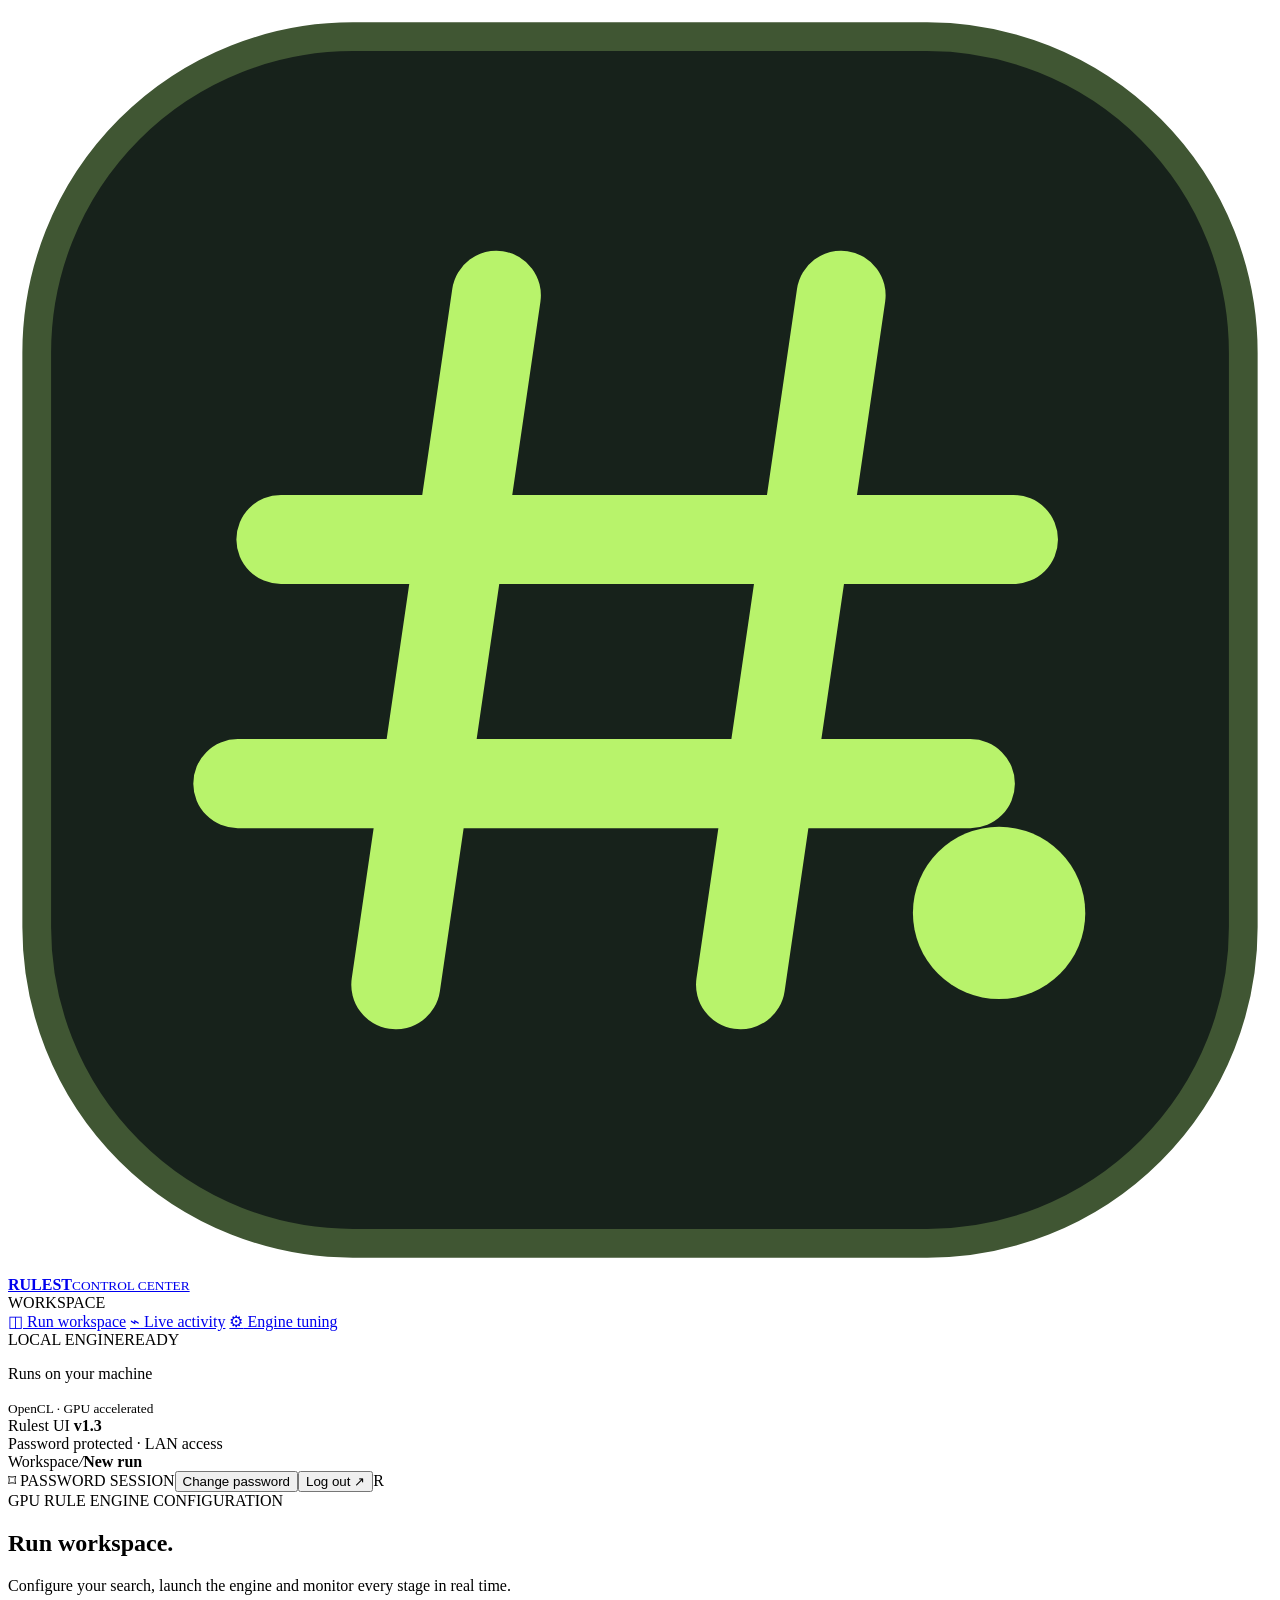
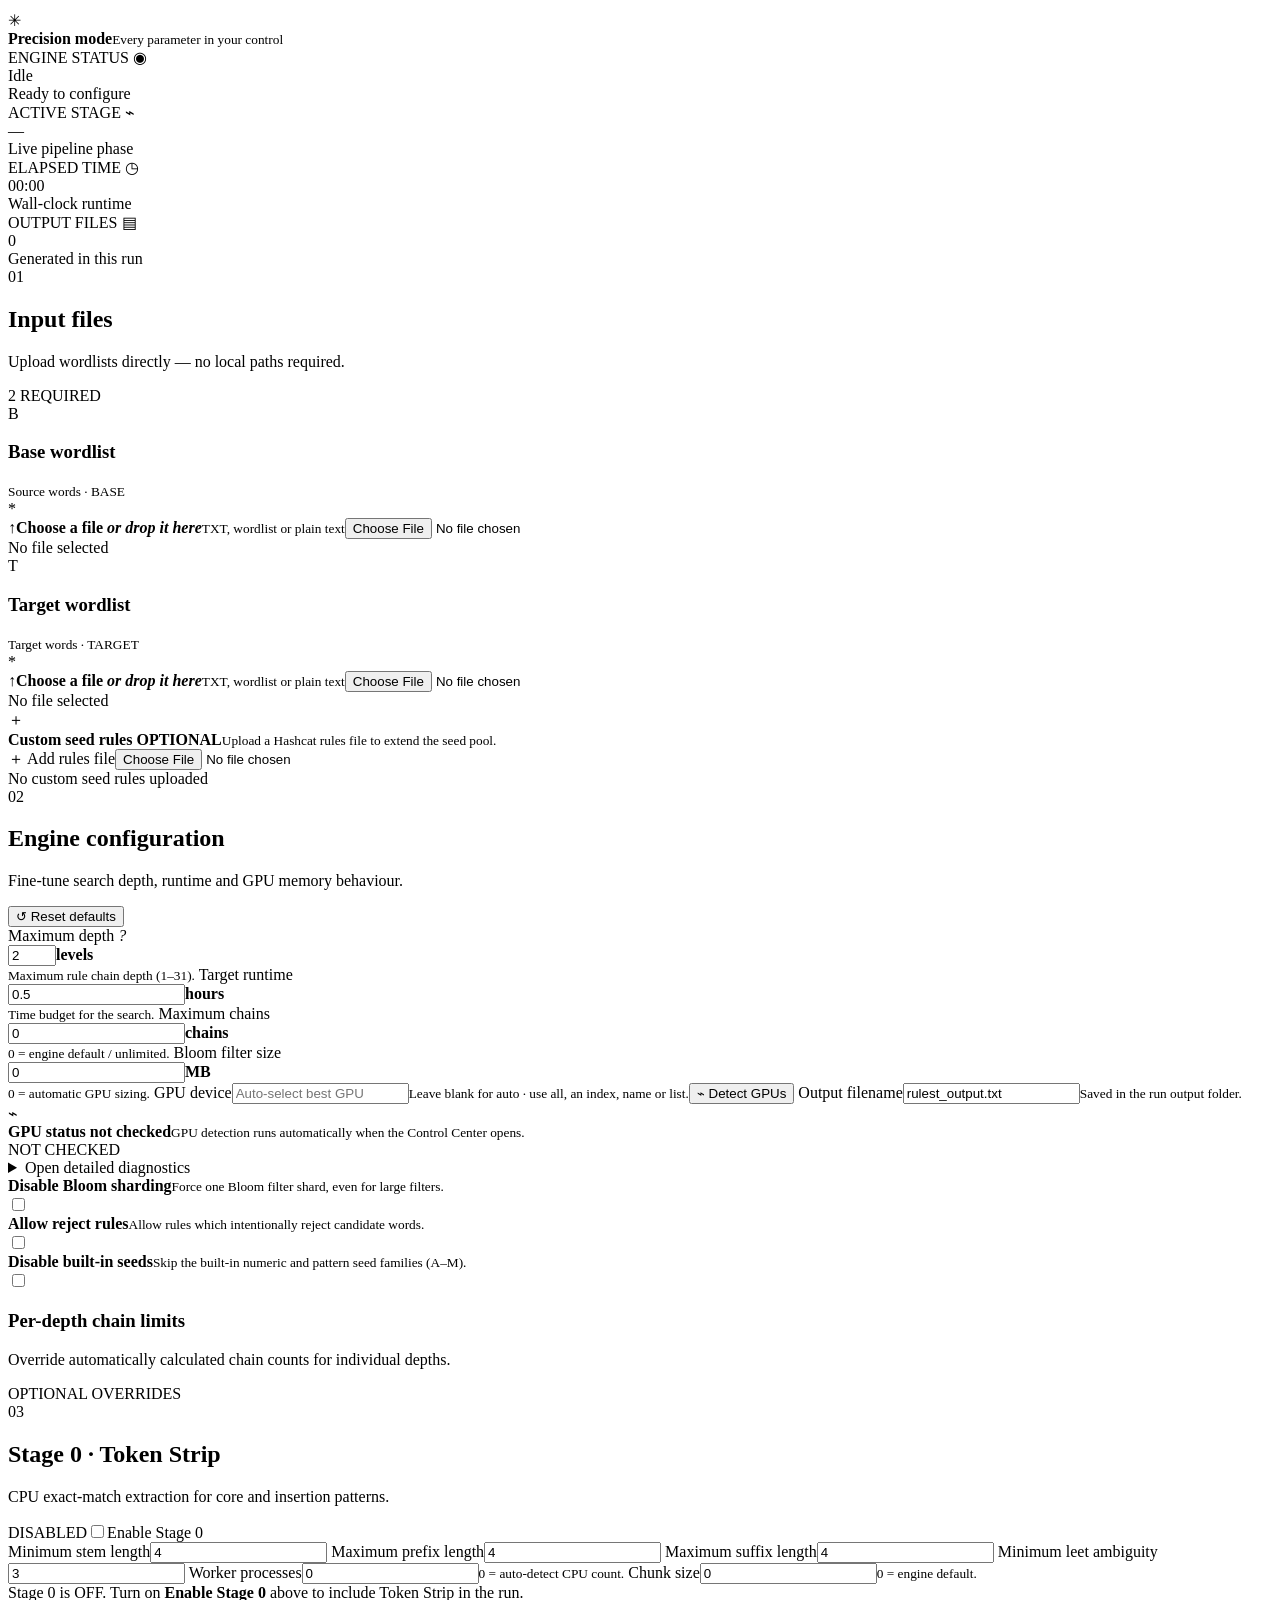
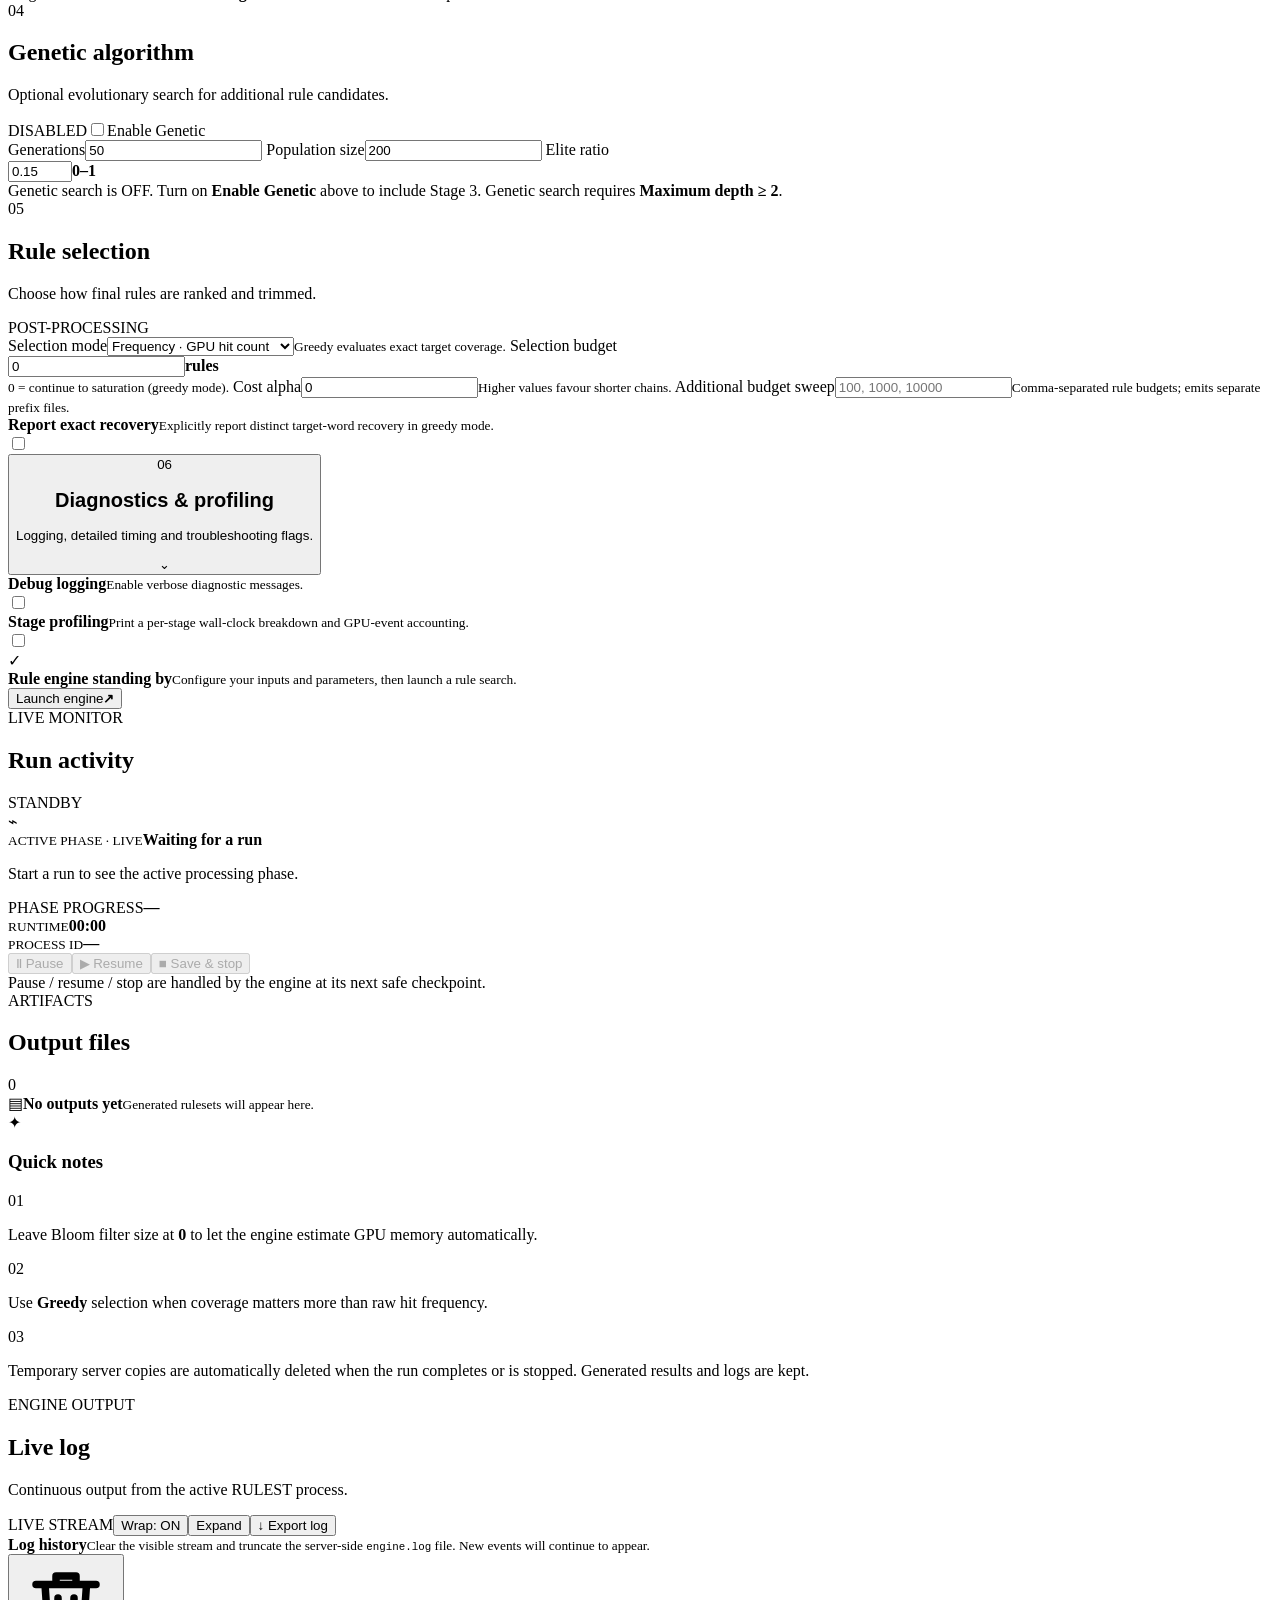
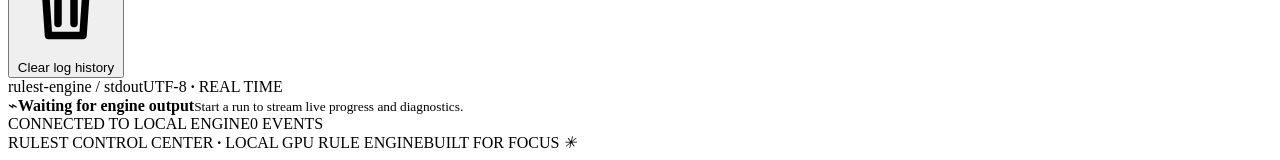
==== rulest_v3/web/index.html @ aebd91f4 "Add files via upload" ====
<!doctype html>
<html lang="en">
<head>
  <meta charset="utf-8">
  <meta name="viewport" content="width=device-width, initial-scale=1">
  <meta name="theme-color" content="#0c0e13">
  <title>RULEST — Control Center · Cleanlooks</title>
  <link rel="icon" type="image/svg+xml" href="/favicon.svg?v=rule-hash-mark-2">
  <link rel="stylesheet" href="/styles.css?v=auth-password-1">
</head>
<body>
  <div class="app-shell">
    <aside class="sidebar">
      <a class="brand" href="#top" aria-label="Rulest home">
        <span class="brand-mark" aria-hidden="true">
          <svg viewBox="0 0 44 44" role="img" focusable="false">
            <rect x="1" y="1" width="42" height="42" rx="11" fill="#17221b" stroke="#405633" />
            <path d="M17 10 13.5 34 M29 10 25.5 34 M9.5 18.5H35 M8 27H33.5" fill="none" stroke="#b8f36b" stroke-width="3.1" stroke-linecap="round" />
            <circle cx="34.5" cy="31.5" r="3" fill="#b8f36b" />
          </svg>
        </span>
        <span class="brand-copy"><strong>RULEST</strong><small>CONTROL CENTER</small></span>
      </a>
      <div class="side-label">WORKSPACE</div>
      <a class="nav-item active" href="#workspace"><span class="nav-icon">◫</span> Run workspace</a>
      <a class="nav-item" href="#live-log"><span class="nav-icon">⌁</span> Live activity</a>
      <a class="nav-item" href="#tuning"><span class="nav-icon">⚙</span> Engine tuning</a>
      <div class="sidebar-bottom">
        <div class="gpu-card">
          <div class="gpu-top"><span class="pulse-dot"></span><span>LOCAL ENGINE</span><span class="gpu-tag">READY</span></div>
          <p>Runs on your machine</p>
          <small>OpenCL · GPU accelerated</small>
        </div>
        <div class="side-foot"><span class="version-dot"></span> Rulest UI <b>v1.3</b><br><span>Password protected · LAN access</span></div>
      </div>
    </aside>

    <main class="main-content" id="top">
      <header class="topbar">
        <div class="breadcrumb"><span>Workspace</span><i>/</i><strong>New run</strong></div>
        <div class="topbar-right"><span class="secure-label"><span class="lock-icon">⌑</span> PASSWORD SESSION</span><button id="change-password-button" class="account-button" type="button">Change password</button><button id="logout-button" class="account-button logout-button" type="button">Log out ↗</button><span class="avatar">R</span></div>
      </header>

      <section class="page-heading" id="workspace">
        <div><div class="eyebrow">GPU RULE ENGINE <span class="eyebrow-line"></span> CONFIGURATION</div><h1>Run workspace<span class="title-period">.</span></h1><p>Configure your search, launch the engine and monitor every stage in real time.</p></div>
        <div class="heading-badge"><span class="badge-orbit">✳</span><div><b>Precision mode</b><small>Every parameter in your control</small></div></div>
      </section>

      <section class="metrics-grid" aria-label="Run metrics">
        <article class="metric-card"><div class="metric-label">ENGINE STATUS <span class="metric-icon">◉</span></div><div class="metric-value" id="metric-status">Idle</div><div class="metric-note"><span class="status-dot"></span><span id="status-note">Ready to configure</span></div></article>
        <article class="metric-card"><div class="metric-label">ACTIVE STAGE <span class="metric-icon">⌁</span></div><div class="metric-value metric-stage" id="metric-stage">—</div><div class="metric-note">Live pipeline phase</div></article>
        <article class="metric-card"><div class="metric-label">ELAPSED TIME <span class="metric-icon">◷</span></div><div class="metric-value" id="metric-elapsed">00:00</div><div class="metric-note">Wall-clock runtime</div></article>
        <article class="metric-card"><div class="metric-label">OUTPUT FILES <span class="metric-icon">▤</span></div><div class="metric-value" id="metric-outputs">0</div><div class="metric-note">Generated in this run</div></article>
      </section>

      <div class="content-grid">
        <div class="primary-column">
          <section class="panel input-panel">
            <div class="panel-heading"><div><span class="section-index">01</span><h2>Input files</h2><p>Upload wordlists directly — no local paths required.</p></div><span class="required-pill">2 REQUIRED</span></div>
            <div class="upload-grid">
              <div class="upload-card" data-upload="base">
                <div class="upload-head"><div class="file-icon base-icon">B</div><div><h3>Base wordlist</h3><small>Source words · BASE</small></div><span class="required-star">*</span></div>
                <label class="drop-zone" for="base-file"><span class="upload-cloud">↑</span><strong>Choose a file <em>or drop it here</em></strong><small>TXT, wordlist or plain text</small><input id="base-file" type="file"></label>
                <div class="file-state" id="base-state"><span class="file-state-dot"></span><span>No file selected</span></div>
                <div class="upload-progress"><span id="base-progress"></span></div>
              </div>
              <div class="upload-card" data-upload="target">
                <div class="upload-head"><div class="file-icon target-icon">T</div><div><h3>Target wordlist</h3><small>Target words · TARGET</small></div><span class="required-star">*</span></div>
                <label class="drop-zone" for="target-file"><span class="upload-cloud">↑</span><strong>Choose a file <em>or drop it here</em></strong><small>TXT, wordlist or plain text</small><input id="target-file" type="file"></label>
                <div class="file-state" id="target-state"><span class="file-state-dot"></span><span>No file selected</span></div>
                <div class="upload-progress"><span id="target-progress"></span></div>
              </div>
            </div>
            <div class="optional-upload-row">
              <div class="optional-copy"><span class="optional-icon">＋</span><div><b>Custom seed rules <span>OPTIONAL</span></b><small>Upload a Hashcat rules file to extend the seed pool.</small></div></div>
              <label class="secondary-upload" for="seed-file">＋ Add rules file<input id="seed-file" type="file"></label>
            </div>
            <div class="seed-file-state" id="seed-state">No custom seed rules uploaded</div>
          </section>

          <section class="panel" id="tuning">
            <div class="panel-heading"><div><span class="section-index">02</span><h2>Engine configuration</h2><p>Fine-tune search depth, runtime and GPU memory behaviour.</p></div><button class="text-button" id="reset-defaults" type="button">↺ Reset defaults</button></div>
            <div class="form-grid three-col">
              <label class="field"><span>Maximum depth <i>?</i></span><div class="input-suffix"><input type="number" min="1" max="31" value="2" id="max_depth"><b>levels</b></div><small>Maximum rule chain depth (1–31).</small></label>
              <label class="field"><span>Target runtime</span><div class="input-suffix"><input type="number" min="0.01" step="0.05" value="0.5" id="target_hours"><b>hours</b></div><small>Time budget for the search.</small></label>
              <label class="field"><span>Maximum chains</span><div class="input-suffix"><input type="number" min="0" step="1" value="0" id="max_chains"><b>chains</b></div><small>0 = engine default / unlimited.</small></label>
              <label class="field"><span>Bloom filter size</span><div class="input-suffix"><input type="number" min="0" step="1" value="0" id="bloom_mb"><b>MB</b></div><small>0 = automatic GPU sizing.</small></label>
              <label class="field"><span>GPU device</span><input type="text" id="device" list="device-options" placeholder="Auto-select best GPU"><datalist id="device-options"><option value="all">All detected GPUs</option></datalist><small>Leave blank for auto · use all, an index, name or list.</small><button class="inline-detect" id="detect-devices" type="button">⌁ Detect GPUs</button></label>
              <label class="field"><span>Output filename</span><input type="text" id="output_name" value="rulest_output.txt"><small>Saved in the run output folder.</small></label>
            </div>
            <section class="gpu-diagnostic" id="gpu-diagnostic" data-state="unknown" aria-live="polite">
              <div class="gpu-diagnostic-head">
                <span class="gpu-diagnostic-icon" id="gpu-diagnostic-icon">⌁</span>
                <div class="gpu-diagnostic-copy"><b id="gpu-diagnostic-summary">GPU status not checked</b><small id="gpu-diagnostic-action">GPU detection runs automatically when the Control Center opens.</small></div>
                <span class="gpu-count-badge" id="gpu-count-badge">NOT CHECKED</span>
              </div>
              <details class="gpu-diagnostic-details" id="gpu-diagnostic-details">
                <summary>Open detailed diagnostics</summary>
                <pre id="gpu-diagnostic-report">No diagnostic report yet.</pre>
                <button class="small-ghost" id="copy-gpu-report" type="button">Copy diagnostic report</button>
              </details>
            </section>
            <div class="toggle-row compact-toggle"><div><b>Disable Bloom sharding</b><small>Force one Bloom filter shard, even for large filters.</small></div><label class="switch"><input type="checkbox" id="bloom_no_shard"><span></span></label></div>
            <div class="toggle-row compact-toggle"><div><b>Allow reject rules</b><small>Allow rules which intentionally reject candidate words.</small></div><label class="switch"><input type="checkbox" id="allow_reject_rules"><span></span></label></div>
            <div class="toggle-row compact-toggle"><div><b>Disable built-in seeds</b><small>Skip the built-in numeric and pattern seed families (A–M).</small></div><label class="switch"><input type="checkbox" id="no_builtin_seeds"><span></span></label></div>
            <div class="subsection depth-overrides"><div class="subsection-title"><div><h3>Per-depth chain limits</h3><p>Override automatically calculated chain counts for individual depths.</p></div><span class="subtle-tag">OPTIONAL OVERRIDES</span></div><div class="depth-grid" id="depth-grid"></div></div>
          </section>

          <section class="panel stage-panel" id="token-stage-panel">
            <div class="panel-heading"><div><span class="section-index">03</span><h2>Stage 0 · Token Strip</h2><p>CPU exact-match extraction for core and insertion patterns.</p></div><div class="stage-enable-control"><span class="stage-state-pill" id="token-state" data-enabled="false">DISABLED</span><label class="stage-enable-toggle"><input type="checkbox" id="token_strip" aria-label="Enable Stage 0 Token Strip"><span class="stage-toggle-track" aria-hidden="true"></span><span class="stage-toggle-caption">Enable Stage 0</span></label></div></div>
            <div class="stage-options" id="token-options">
              <label class="field"><span>Minimum stem length</span><input type="number" min="1" value="4" id="token_strip_min_stem"></label>
              <label class="field"><span>Maximum prefix length</span><input type="number" min="0" value="4" id="token_strip_max_prefix"></label>
              <label class="field"><span>Maximum suffix length</span><input type="number" min="0" value="4" id="token_strip_max_suffix"></label>
              <label class="field"><span>Minimum leet ambiguity</span><input type="number" min="0" value="3" id="token_strip_min_leet_amb"></label>
              <label class="field"><span>Worker processes</span><input type="number" min="0" value="0" id="token_strip_workers"><small>0 = auto-detect CPU count.</small></label>
              <label class="field"><span>Chunk size</span><input type="number" min="0" value="0" id="token_strip_chunk_size"><small>0 = engine default.</small></label>
            </div>
            <div class="stage-disabled-note" id="token-note">Stage 0 is OFF. Turn on <b>Enable Stage 0</b> above to include Token Strip in the run.</div>
          </section>

          <section class="panel stage-panel" id="genetic-stage-panel">
            <div class="panel-heading"><div><span class="section-index">04</span><h2>Genetic algorithm</h2><p>Optional evolutionary search for additional rule candidates.</p></div><div class="stage-enable-control"><span class="stage-state-pill" id="genetic-state" data-enabled="false">DISABLED</span><label class="stage-enable-toggle"><input type="checkbox" id="genetic" aria-label="Enable Genetic Algorithm"><span class="stage-toggle-track" aria-hidden="true"></span><span class="stage-toggle-caption">Enable Genetic</span></label></div></div>
            <div class="stage-options three-col" id="genetic-options">
              <label class="field"><span>Generations</span><input type="number" min="1" value="50" id="genetic_generations"></label>
              <label class="field"><span>Population size</span><input type="number" min="1" value="200" id="genetic_pop"></label>
              <label class="field"><span>Elite ratio</span><div class="input-suffix"><input type="number" min="0.01" max="0.99" step="0.01" value="0.15" id="genetic_elite"><b>0–1</b></div></label>
            </div>
            <div class="stage-disabled-note" id="genetic-note">Genetic search is OFF. Turn on <b>Enable Genetic</b> above to include Stage 3. Genetic search requires <b>Maximum depth ≥ 2</b>.</div>
          </section>

          <section class="panel">
            <div class="panel-heading"><div><span class="section-index">05</span><h2>Rule selection</h2><p>Choose how final rules are ranked and trimmed.</p></div><span class="subtle-tag">POST-PROCESSING</span></div>
            <div class="form-grid three-col">
              <label class="field"><span>Selection mode</span><select id="select_mode"><option value="frequency">Frequency · GPU hit count</option><option value="greedy">Greedy · Marginal coverage</option></select><small>Greedy evaluates exact target coverage.</small></label>
              <label class="field"><span>Selection budget</span><div class="input-suffix"><input type="number" min="0" value="0" id="select_budget"><b>rules</b></div><small>0 = continue to saturation (greedy mode).</small></label>
              <label class="field"><span>Cost alpha</span><input type="number" min="0" step="0.1" value="0" id="select_cost_alpha"><small>Higher values favour shorter chains.</small></label>
              <label class="field field-wide"><span>Additional budget sweep</span><input type="text" id="select_budgets" placeholder="100, 1000, 10000"><small>Comma-separated rule budgets; emits separate prefix files.</small></label>
            </div>
            <div class="toggle-row compact-toggle"><div><b>Report exact recovery</b><small>Explicitly report distinct target-word recovery in greedy mode.</small></div><label class="switch"><input type="checkbox" id="exact_recovery"><span></span></label></div>
          </section>

          <section class="panel advanced-panel">
            <button class="advanced-trigger" id="advanced-trigger" type="button" aria-expanded="false"><div><span class="section-index">06</span><div><h2>Diagnostics & profiling</h2><p>Logging, detailed timing and troubleshooting flags.</p></div></div><span class="chevron">⌄</span></button>
            <div class="advanced-content" id="advanced-content">
              <div class="toggle-row"><div><b>Debug logging</b><small>Enable verbose diagnostic messages.</small></div><label class="switch"><input type="checkbox" id="debug"><span></span></label></div>
              <div class="toggle-row"><div><b>Stage profiling</b><small>Print a per-stage wall-clock breakdown and GPU-event accounting.</small></div><label class="switch"><input type="checkbox" id="profile"><span></span></label></div>
            </div>
          </section>

          <div class="launch-bar"><div><span class="launch-check">✓</span><div><b>Rule engine standing by</b><small>Configure your inputs and parameters, then launch a rule search.</small></div></div><button id="start-run" class="primary-button" type="button"><span>Launch engine</span><b>↗</b></button></div>
        </div>

        <aside class="secondary-column">
          <section class="panel run-panel" id="activity">
            <div class="panel-heading"><div><span class="side-panel-kicker">LIVE MONITOR</span><h2>Run activity</h2></div><span class="live-pill" id="live-pill"><span></span> STANDBY</span></div>
            <div class="run-stage"><div class="run-stage-icon">⌁</div><div class="run-stage-copy"><small>ACTIVE PHASE · LIVE</small><b id="current-stage">Waiting for a run</b><p id="current-stage-detail">Start a run to see the active processing phase.</p></div></div>
            <div class="progress-head"><span>PHASE PROGRESS</span><b id="progress-label">—</b></div>
            <div class="progress-track"><span id="phase-progress"></span></div>
            <div class="monitor-details"><div><small>RUNTIME</small><b id="monitor-runtime">00:00</b></div><div><small>PROCESS ID</small><b id="monitor-pid">—</b></div></div>
            <div class="control-buttons"><button id="pause-run" type="button" disabled>Ⅱ <span>Pause</span></button><button id="resume-run" type="button" disabled>▶ <span>Resume</span></button><button id="stop-run" type="button" disabled>■ <span>Save & stop</span></button></div>
            <div class="control-hint">Pause / resume / stop are handled by the engine at its next safe checkpoint.</div>
          </section>

          <section class="panel outputs-panel">
            <div class="panel-heading"><div><span class="side-panel-kicker">ARTIFACTS</span><h2>Output files</h2></div><span class="output-count" id="output-count">0</span></div>
            <div id="output-list" class="output-list"><div class="empty-output"><span>▤</span><b>No outputs yet</b><small>Generated rulesets will appear here.</small></div></div>
          </section>

          <section class="panel notes-panel">
            <div class="notes-icon">✦</div><h3>Quick notes</h3>
            <div class="note-row"><span>01</span><p>Leave Bloom filter size at <b>0</b> to let the engine estimate GPU memory automatically.</p></div>
            <div class="note-row"><span>02</span><p>Use <b>Greedy</b> selection when coverage matters more than raw hit frequency.</p></div>
            <div class="note-row"><span>03</span><p>Temporary server copies are automatically deleted when the run completes or is stopped. Generated results and logs are kept.</p></div>
          </section>
        </aside>
      </div>

      <section class="panel log-panel" id="live-log" tabindex="-1" aria-label="Live engine log">
        <div class="panel-heading log-heading"><div><span class="side-panel-kicker">ENGINE OUTPUT</span><h2>Live log</h2><p>Continuous output from the active RULEST process.</p></div><div class="log-actions"><span class="log-live"><i></i> LIVE STREAM</span><button id="wrap-log" class="small-ghost" type="button" aria-pressed="true">Wrap: ON</button><button id="expand-log" class="small-ghost" type="button" aria-expanded="false">Expand</button><button id="download-log" class="small-ghost" type="button">↓ Export log</button></div></div>
        <div class="log-clear-row">
          <div class="log-clear-copy"><b>Log history</b><small>Clear the visible stream and truncate the server-side <code>engine.log</code> file. New events will continue to appear.</small></div>
          <button id="clear-log" class="clear-logs-action" type="button" title="Clear visible logs and truncate the saved engine.log" aria-label="Clear log history">
            <svg viewBox="0 0 20 20" aria-hidden="true"><path d="M4 5.5h12M8 5.5V3.8h4v1.7m-6.2 0 .7 10.2h6.9l.7-10.2M8.4 8.2v5.1m3.2-5.1v5.1" fill="none" stroke="currentColor" stroke-width="1.5" stroke-linecap="round" stroke-linejoin="round"/></svg>
            <span>Clear log history</span>
          </button>
        </div>
        <div class="terminal-window" id="terminal-window"><div class="terminal-top"><div class="terminal-dots"><i></i><i></i><i></i></div><span>rulest-engine / stdout</span><span class="terminal-right">UTF-8 <b>·</b> REAL TIME</span></div><div class="terminal-body" id="log-output"><div class="terminal-placeholder"><span>⌁</span><b>Waiting for engine output</b><small>Start a run to stream live progress and diagnostics.</small></div></div><div class="terminal-foot"><span><i></i> CONNECTED TO LOCAL ENGINE</span><span id="log-line-count">0 EVENTS</span></div></div>
      </section>
      <footer class="page-footer"><span>RULEST CONTROL CENTER <b>·</b> LOCAL GPU RULE ENGINE</span><span>BUILT FOR FOCUS <i>✳</i></span></footer>
    </main>
  </div>
  <dialog class="password-dialog" id="password-dialog">
    <form id="password-form" method="dialog">
      <div class="dialog-eyebrow">ACCOUNT SECURITY</div>
      <h2>Change password</h2>
      <p>Changing your password will sign out other browsers and devices.</p>
      <label for="current-password">Current password</label><input id="current-password" type="password" autocomplete="current-password" required>
      <label for="new-password">New password</label><input id="new-password" type="password" autocomplete="new-password" minlength="12" required>
      <small>Use at least 12 characters.</small>
      <label for="confirm-new-password">Confirm new password</label><input id="confirm-new-password" type="password" autocomplete="new-password" minlength="12" required>
      <div class="dialog-error" id="password-change-error" role="alert"></div>
      <div class="dialog-actions"><button class="small-ghost" id="cancel-password-change" type="button">Cancel</button><button class="primary-button" id="submit-password-change" type="submit">Update password</button></div>
    </form>
  </dialog>
  <div class="toast" id="toast" role="status"></div>
  <script src="/app.js?v=auth-password-2-celf-live"></script>
</body>
</html>
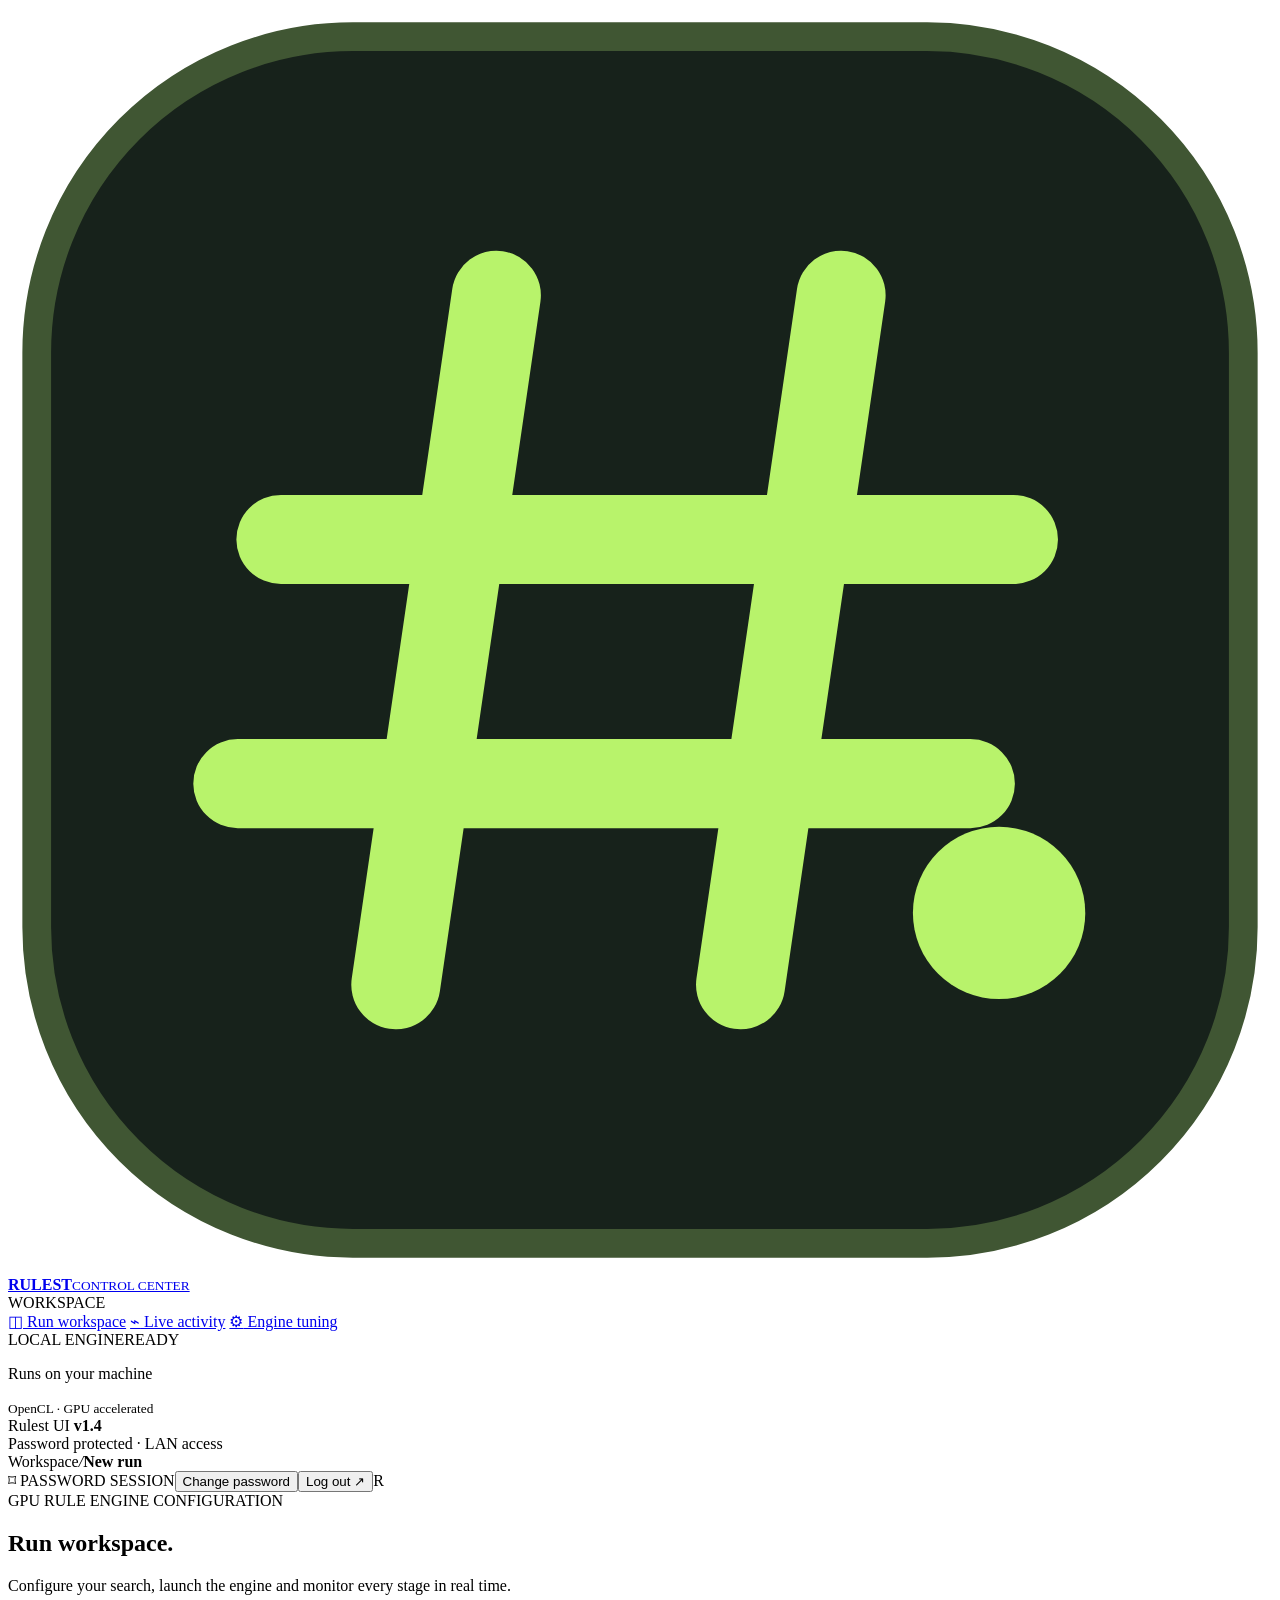
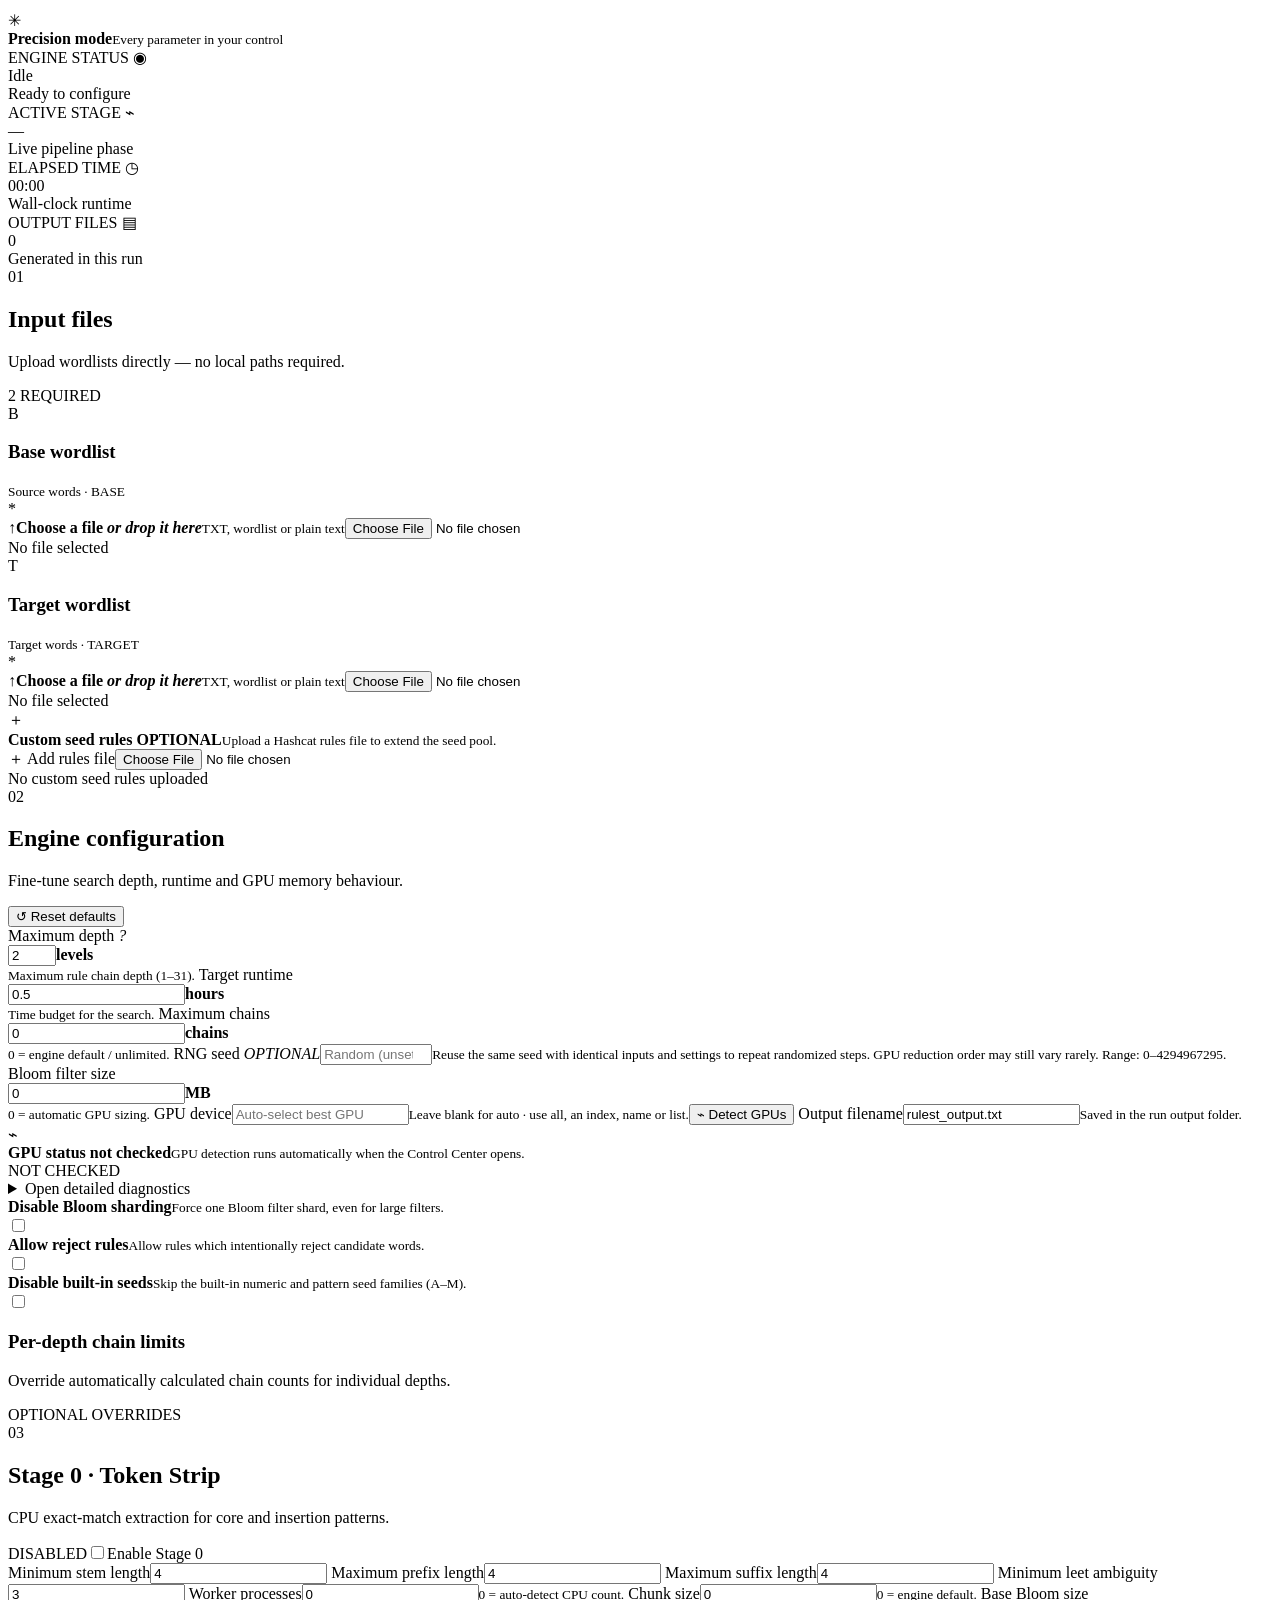
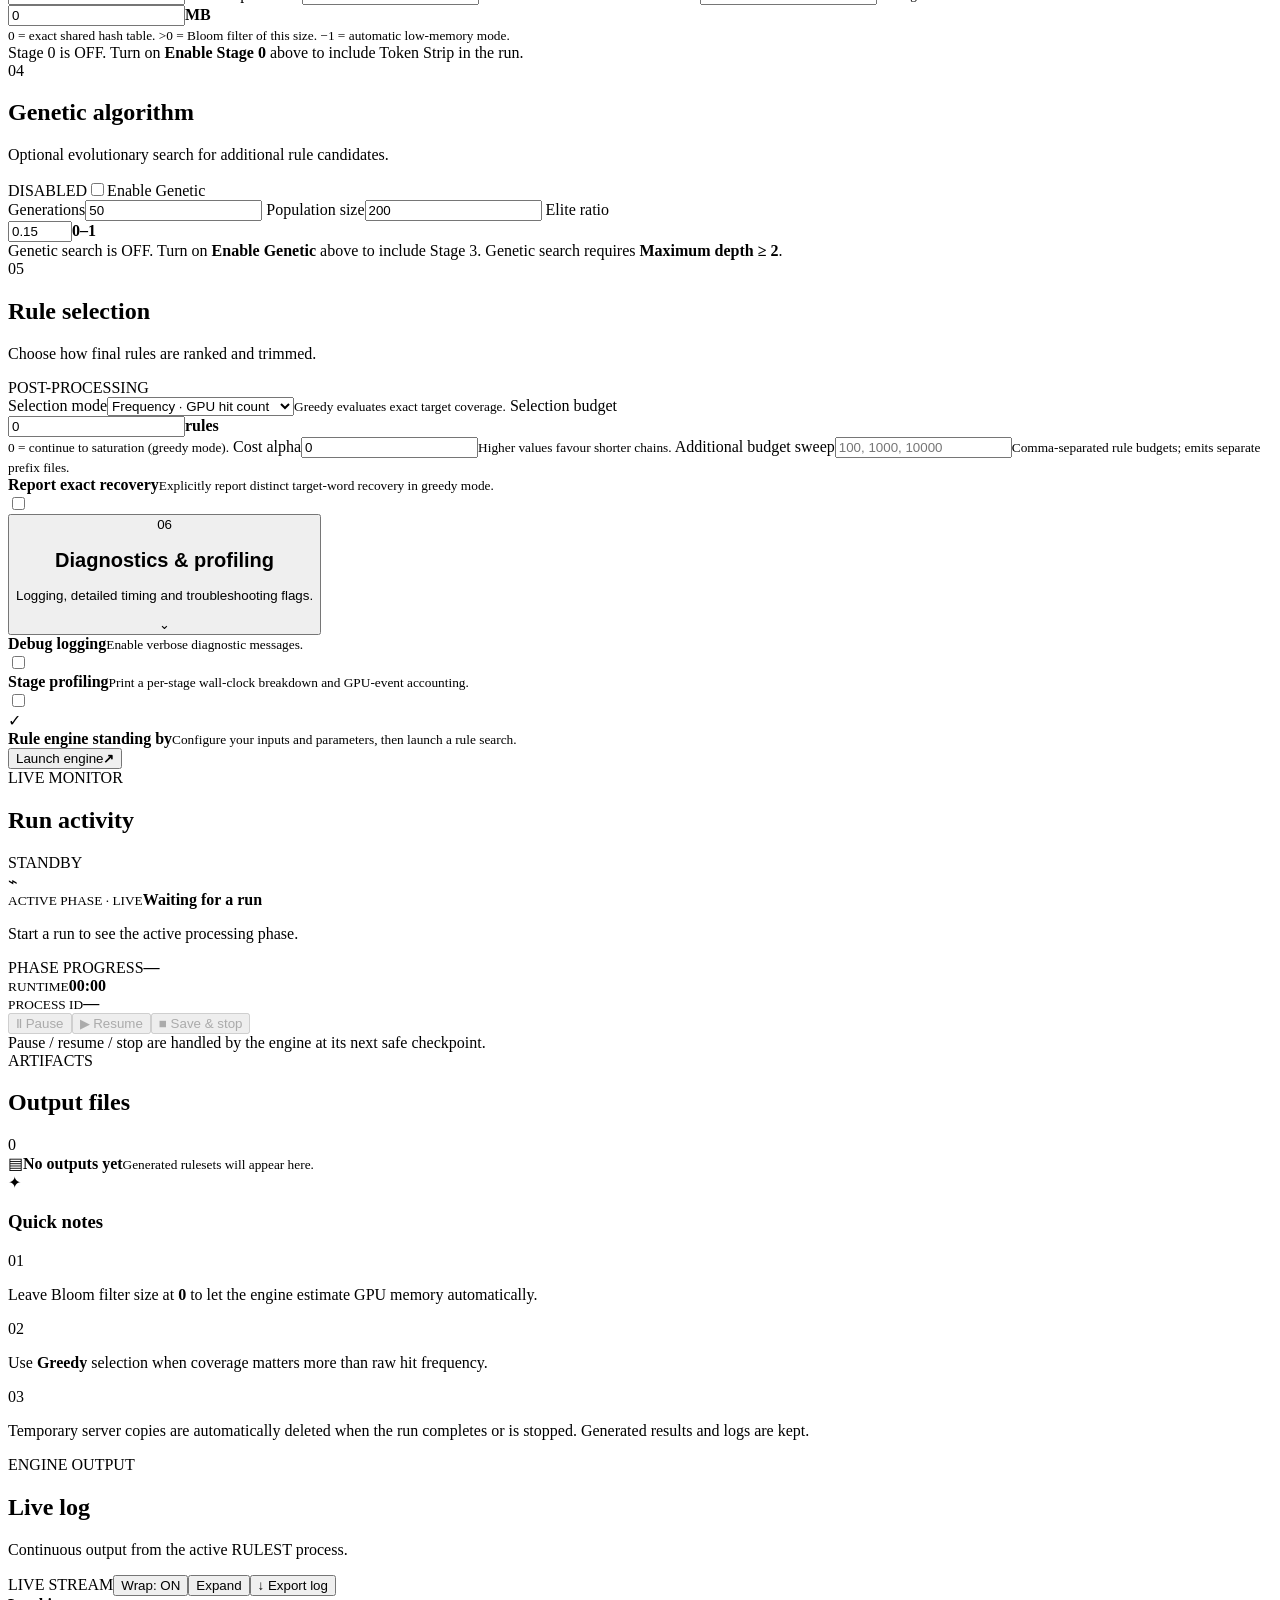
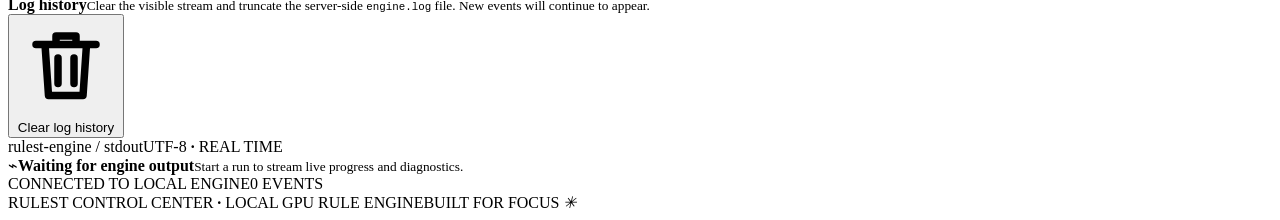
==== commit cbae47bb: "Add files via upload" ====
--- a/rulest_v3/web/index.html
+++ b/rulest_v3/web/index.html
@@ -6,7 +6,7 @@
   <meta name="theme-color" content="#0c0e13">
   <title>RULEST — Control Center · Cleanlooks</title>
   <link rel="icon" type="image/svg+xml" href="/favicon.svg?v=rule-hash-mark-2">
-  <link rel="stylesheet" href="/styles.css?v=auth-password-1">
+  <link rel="stylesheet" href="/styles.css?v=auth-password-1-rng-seed-1">
 </head>
 <body>
   <div class="app-shell">
@@ -31,7 +31,7 @@
           <p>Runs on your machine</p>
           <small>OpenCL · GPU accelerated</small>
         </div>
-        <div class="side-foot"><span class="version-dot"></span> Rulest UI <b>v1.3</b><br><span>Password protected · LAN access</span></div>
+        <div class="side-foot"><span class="version-dot"></span> Rulest UI <b>v1.4</b><br><span>Password protected · LAN access</span></div>
       </div>
     </aside>
 
@@ -84,6 +84,7 @@
               <label class="field"><span>Maximum depth <i>?</i></span><div class="input-suffix"><input type="number" min="1" max="31" value="2" id="max_depth"><b>levels</b></div><small>Maximum rule chain depth (1–31).</small></label>
               <label class="field"><span>Target runtime</span><div class="input-suffix"><input type="number" min="0.01" step="0.05" value="0.5" id="target_hours"><b>hours</b></div><small>Time budget for the search.</small></label>
               <label class="field"><span>Maximum chains</span><div class="input-suffix"><input type="number" min="0" step="1" value="0" id="max_chains"><b>chains</b></div><small>0 = engine default / unlimited.</small></label>
+              <label class="field"><span>RNG seed <em>OPTIONAL</em></span><input type="number" min="0" max="4294967295" step="1" inputmode="numeric" placeholder="Random (unset)" id="rng_seed"><small>Reuse the same seed with identical inputs and settings to repeat randomized steps. GPU reduction order may still vary rarely. Range: 0–4294967295.</small></label>
               <label class="field"><span>Bloom filter size</span><div class="input-suffix"><input type="number" min="0" step="1" value="0" id="bloom_mb"><b>MB</b></div><small>0 = automatic GPU sizing.</small></label>
               <label class="field"><span>GPU device</span><input type="text" id="device" list="device-options" placeholder="Auto-select best GPU"><datalist id="device-options"><option value="all">All detected GPUs</option></datalist><small>Leave blank for auto · use all, an index, name or list.</small><button class="inline-detect" id="detect-devices" type="button">⌁ Detect GPUs</button></label>
               <label class="field"><span>Output filename</span><input type="text" id="output_name" value="rulest_output.txt"><small>Saved in the run output folder.</small></label>
@@ -115,6 +116,7 @@
               <label class="field"><span>Minimum leet ambiguity</span><input type="number" min="0" value="3" id="token_strip_min_leet_amb"></label>
               <label class="field"><span>Worker processes</span><input type="number" min="0" value="0" id="token_strip_workers"><small>0 = auto-detect CPU count.</small></label>
               <label class="field"><span>Chunk size</span><input type="number" min="0" value="0" id="token_strip_chunk_size"><small>0 = engine default.</small></label>
+              <label class="field"><span>Base Bloom size</span><div class="input-suffix"><input type="number" step="1" value="0" id="token_strip_bloom_mb"><b>MB</b></div><small>0 = exact shared hash table. &gt;0 = Bloom filter of this size. −1 = automatic low-memory mode.</small></label>
             </div>
             <div class="stage-disabled-note" id="token-note">Stage 0 is OFF. Turn on <b>Enable Stage 0</b> above to include Token Strip in the run.</div>
           </section>
@@ -204,6 +206,6 @@
     </form>
   </dialog>
   <div class="toast" id="toast" role="status"></div>
-  <script src="/app.js?v=auth-password-2-celf-live"></script>
+  <script src="/app.js?v=auth-password-2-celf-live-rng-seed-1"></script>
 </body>
 </html>
